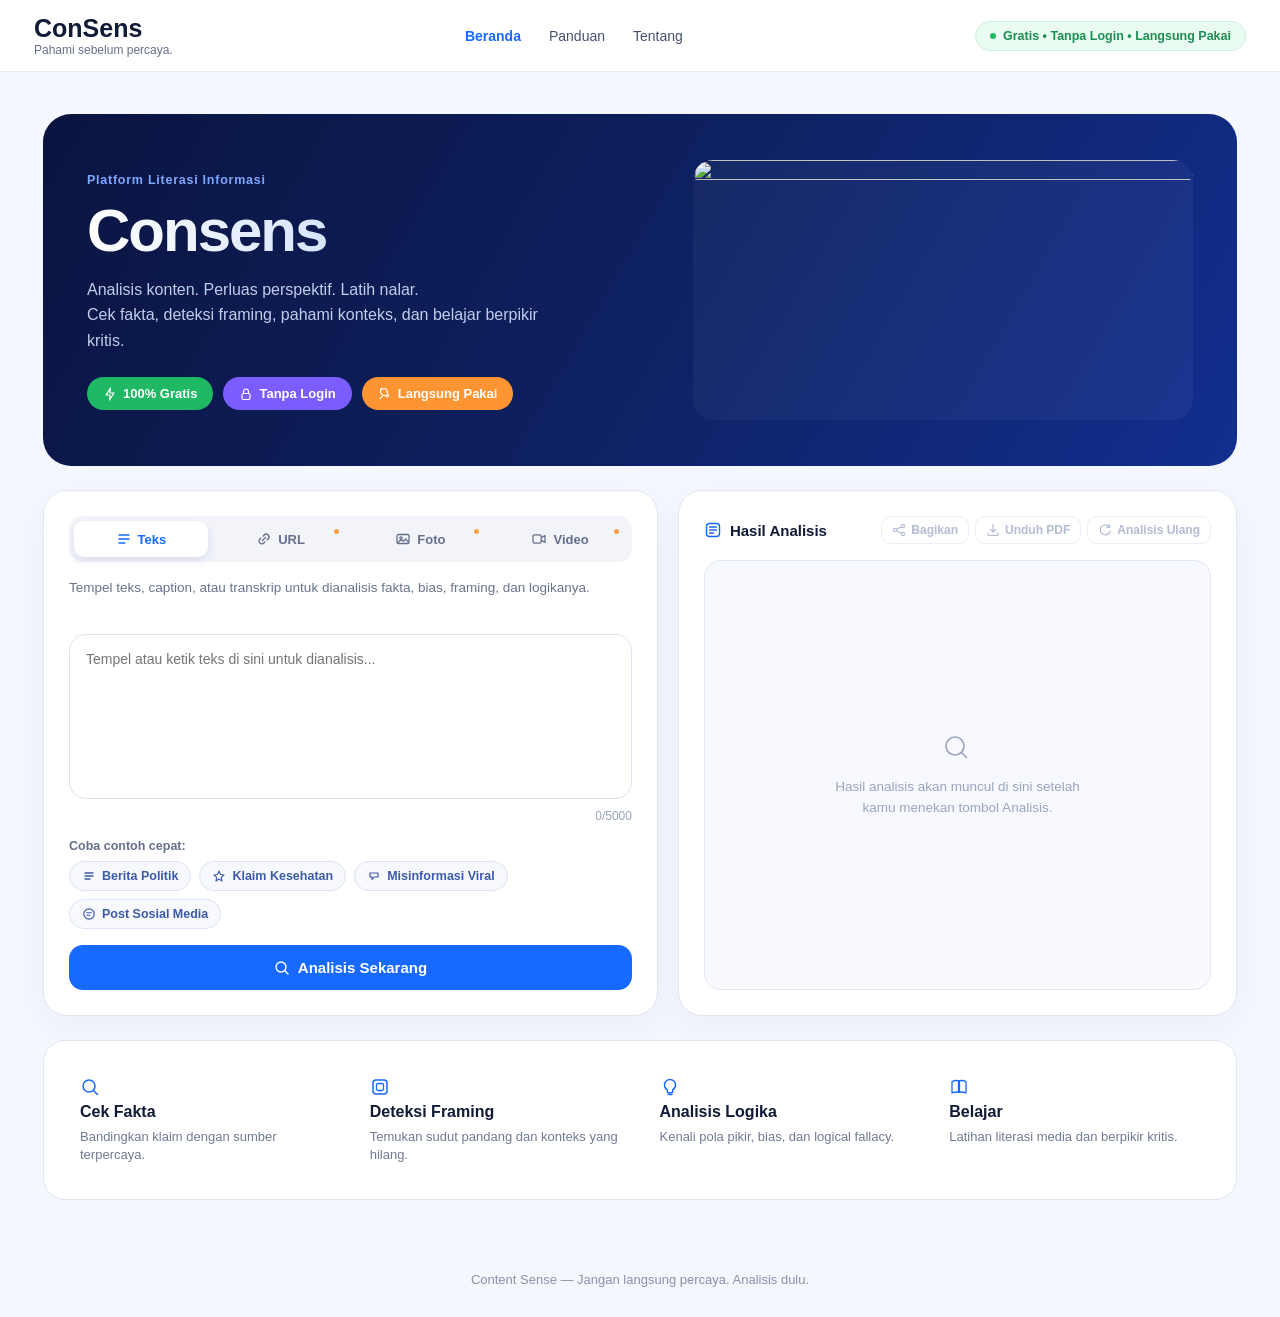
==== index.html @ 6da5c98f "Add files via upload" ====
<!doctype html>
<html lang="id">
<head>
  <meta charset="utf-8">
  <meta name="viewport" content="width=device-width,initial-scale=1">
  <title>Content Sense</title>
  <link rel="stylesheet" href="css/style.css">
</head>
<body>

  <header class="header">
    <div>
      <div class="logo">ConSens</div>
      <div class="tag">Pahami sebelum percaya.</div>
    </div>
    <nav class="nav">
      <a href="index.html" class="active">Beranda</a>
      <a href="pages/panduan.html">Panduan</a>
      <a href="pages/tentang.html">Tentang</a>
    </nav>
    <div class="top-badge">
      <span class="top-badge-dot" aria-hidden="true"></span>
      Gratis &bull; Tanpa Login &bull; Langsung Pakai
    </div>
  </header>

  <main class="wrap">
    <section class="banner">
      <div class="banner-content">
        <span class="eyebrow">Platform Literasi Informasi</span>
        <h1 class="banner-title">Consens</h1>
        <p class="banner-desc">Analisis konten. Perluas perspektif. Latih nalar.<br>
           Cek fakta, deteksi framing, pahami konteks, dan belajar berpikir kritis.</p>
        <div class="banner-badges">
          <span class="pill pill-green">
            <svg width="14" height="14" viewBox="0 0 14 14" fill="none" xmlns="http://www.w3.org/2000/svg">
              <path d="M7.5 1L3 8H7L6.5 13L11 6H7L7.5 1Z" stroke="currentColor" stroke-width="1.2" stroke-linejoin="round"/>
            </svg>
            100% Gratis
          </span>
          <span class="pill pill-purple">
            <svg width="14" height="14" viewBox="0 0 14 14" fill="none" xmlns="http://www.w3.org/2000/svg">
              <rect x="3" y="6.5" width="8" height="6" rx="1.4" stroke="currentColor" stroke-width="1.2"/>
              <path d="M4.5 6.5V4.8C4.5 3.25 5.7 2 7 2C8.3 2 9.5 3.25 9.5 4.8V6.5" stroke="currentColor" stroke-width="1.2"/>
            </svg>
            Tanpa Login
          </span>
          <span class="pill pill-orange">
            <svg width="14" height="14" viewBox="0 0 14 14" fill="none" xmlns="http://www.w3.org/2000/svg">
              <path d="M7 1.5C9 3 9.8 5 9.3 7.2L10.8 8.7L9.6 9.9L8.1 8.4C6.6 9 4.7 8.6 3.5 7C2.2 5.3 2.3 3 3.7 1.5C4.7 2 5.9 2 7 1.5Z" stroke="currentColor" stroke-width="1.2" stroke-linejoin="round"/>
              <path d="M4.2 9.3L2 11.5" stroke="currentColor" stroke-width="1.2" stroke-linecap="round"/>
            </svg>
            Langsung Pakai
          </span>
        </div>
      </div>
      <div class="banner-asset" id="banner-asset">
        <img src="assets/banner.png" alt="" id="banner-asset-img">
        <div class="banner-asset-placeholder" id="banner-asset-placeholder">
          <svg width="30" height="30" viewBox="0 0 30 30" fill="none" xmlns="http://www.w3.org/2000/svg">
            <rect x="3" y="6" width="24" height="18" rx="3" stroke="currentColor" stroke-width="1.5"/>
            <circle cx="10" cy="12.5" r="2" stroke="currentColor" stroke-width="1.4"/>
            <path d="M3 20L10 14L15 18L21 13L27 18.5" stroke="currentColor" stroke-width="1.4" stroke-linejoin="round"/>
          </svg>
          <strong>Ruang untuk banner kamu</strong>
          <span>Taruh file di <code>assets/banner.png</code> (atau .jpg/.webp) — otomatis muncul di sini. Rekomendasi rasio 4:3, min. 900&times;700px.</span>
        </div>
      </div>
    </section>

    <section class="tool">
      <div class="tool-panel input-panel">
        <div class="mode-toggle" role="tablist" aria-label="Mode analisis">
          <button type="button" class="mode-btn active" data-mode="text" role="tab" aria-selected="true">
            <svg width="16" height="16" viewBox="0 0 16 16" fill="none" xmlns="http://www.w3.org/2000/svg">
              <path d="M3 4H13M3 8H13M3 12H9" stroke="currentColor" stroke-width="1.4" stroke-linecap="round"/>
            </svg>
            Teks
          </button>
          <button type="button" class="mode-btn" data-mode="url" role="tab" aria-selected="false">
            <svg width="16" height="16" viewBox="0 0 16 16" fill="none" xmlns="http://www.w3.org/2000/svg">
              <path d="M6.5 9.5L9.5 6.5" stroke="currentColor" stroke-width="1.4" stroke-linecap="round"/>
              <path d="M7.3 4.9L8.2 4C9.3 2.9 11 2.9 12.1 4C13.2 5.1 13.2 6.8 12.1 7.9L11.2 8.8" stroke="currentColor" stroke-width="1.4" stroke-linecap="round"/>
              <path d="M8.7 11.1L7.8 12C6.7 13.1 5 13.1 3.9 12C2.8 10.9 2.8 9.2 3.9 8.1L4.8 7.2" stroke="currentColor" stroke-width="1.4" stroke-linecap="round"/>
            </svg>
            URL
            <span class="soon-dot" aria-hidden="true"></span>
          </button>
          <button type="button" class="mode-btn" data-mode="photo" role="tab" aria-selected="false">
            <svg width="16" height="16" viewBox="0 0 16 16" fill="none" xmlns="http://www.w3.org/2000/svg">
              <rect x="2" y="3.5" width="12" height="9" rx="1.6" stroke="currentColor" stroke-width="1.3"/>
              <circle cx="6" cy="7" r="1.2" stroke="currentColor" stroke-width="1.2"/>
              <path d="M3 11.5L6.3 8.5L8.5 10.3L10.5 8L13.3 11" stroke="currentColor" stroke-width="1.2" stroke-linecap="round" stroke-linejoin="round"/>
            </svg>
            Foto
            <span class="soon-dot" aria-hidden="true"></span>
          </button>
          <button type="button" class="mode-btn" data-mode="video" role="tab" aria-selected="false">
            <svg width="16" height="16" viewBox="0 0 16 16" fill="none" xmlns="http://www.w3.org/2000/svg">
              <rect x="2" y="3.8" width="8.2" height="8.4" rx="1.6" stroke="currentColor" stroke-width="1.3"/>
              <path d="M10.2 6.6L14 4.6V11.4L10.2 9.4" stroke="currentColor" stroke-width="1.3" stroke-linejoin="round"/>
            </svg>
            Video
            <span class="soon-dot" aria-hidden="true"></span>
          </button>
        </div>

        <p class="mode-desc" id="mode-desc">Tempel teks, caption, atau transkrip untuk dianalisis fakta, bias, framing, dan logikanya.</p>

        <!-- Mode: Teks -->
        <div class="mode-body active" data-mode-body="text">
          <textarea id="text-input" maxlength="5000" placeholder="Tempel atau ketik teks di sini untuk dianalisis..."></textarea>
          <div class="char-count"><span id="char-count">0</span>/5000</div>

          <div class="quick-examples">
            <span class="quick-label">Coba contoh cepat:</span>
            <div class="chip-row">
              <button type="button" class="chip" data-example="politik">
                <svg width="14" height="14" viewBox="0 0 14 14" fill="none" xmlns="http://www.w3.org/2000/svg"><path d="M3 4H11M3 7H11M3 10H8" stroke="currentColor" stroke-width="1.3" stroke-linecap="round"/></svg>
                Berita Politik
              </button>
              <button type="button" class="chip" data-example="kesehatan">
                <svg width="14" height="14" viewBox="0 0 14 14" fill="none" xmlns="http://www.w3.org/2000/svg"><path d="M7 2L8.5 5.5L12 6L9.3 8.3L10 12L7 10L4 12L4.7 8.3L2 6L5.5 5.5L7 2Z" stroke="currentColor" stroke-width="1.1" stroke-linejoin="round"/></svg>
                Klaim Kesehatan
              </button>
              <button type="button" class="chip" data-example="misinformasi">
                <svg width="14" height="14" viewBox="0 0 14 14" fill="none" xmlns="http://www.w3.org/2000/svg"><path d="M3 4L11 4L11 8L7 8L5 10.5V8L3 8Z" stroke="currentColor" stroke-width="1.2" stroke-linejoin="round"/></svg>
                Misinformasi Viral
              </button>
              <button type="button" class="chip" data-example="sosmed">
                <svg width="14" height="14" viewBox="0 0 14 14" fill="none" xmlns="http://www.w3.org/2000/svg"><circle cx="7" cy="7" r="5.2" stroke="currentColor" stroke-width="1.2"/><path d="M4.7 5.8H9.3M4.7 8.2H8" stroke="currentColor" stroke-width="1.1" stroke-linecap="round"/></svg>
                Post Sosial Media
              </button>
            </div>
          </div>
        </div>

        <!-- Mode: URL (disabled untuk MVP) -->
        <div class="mode-body" data-mode-body="url">
          <input type="text" id="url-input" placeholder="Tempel link artikel, postingan, atau video di sini..." disabled>
        </div>

        <!-- Mode: Foto (disabled untuk MVP) -->
        <div class="mode-body" data-mode-body="photo">
          <div class="drop" id="photo-drop">
            <div>
              <svg width="26" height="26" viewBox="0 0 26 26" fill="none" xmlns="http://www.w3.org/2000/svg">
                <path d="M13 17V6M13 6L8.5 10.5M13 6L17.5 10.5" stroke="currentColor" stroke-width="1.6" stroke-linecap="round" stroke-linejoin="round"/>
                <path d="M5 17V19.5C5 20.6 5.9 21.5 7 21.5H19C20.1 21.5 21 20.6 21 19.5V17" stroke="currentColor" stroke-width="1.6" stroke-linecap="round"/>
              </svg>
              <strong>Klik atau seret gambar ke sini</strong>
              JPG, PNG, WEBP &middot; Maks. 20 MB
            </div>
          </div>
          <input type="file" id="photo-input" accept="image/*" disabled>
        </div>

        <!-- Mode: Video (disabled untuk MVP) -->
        <div class="mode-body" data-mode-body="video">
          <div class="drop" id="video-drop">
            <div>
              <svg width="26" height="26" viewBox="0 0 26 26" fill="none" xmlns="http://www.w3.org/2000/svg">
                <path d="M13 17V6M13 6L8.5 10.5M13 6L17.5 10.5" stroke="currentColor" stroke-width="1.6" stroke-linecap="round" stroke-linejoin="round"/>
                <path d="M5 17V19.5C5 20.6 5.9 21.5 7 21.5H19C20.1 21.5 21 20.6 21 19.5V17" stroke="currentColor" stroke-width="1.6" stroke-linecap="round"/>
              </svg>
              <strong>Klik atau seret video ke sini</strong>
              MP4, MOV, WEBM &middot; Maks. 500 MB
            </div>
          </div>
          <input type="file" id="video-input" accept="video/*" disabled>
        </div>

        <button class="analyze-btn" id="analyze-btn">
          <svg width="16" height="16" viewBox="0 0 16 16" fill="none" xmlns="http://www.w3.org/2000/svg"><circle cx="7" cy="7" r="5" stroke="currentColor" stroke-width="1.4"/><path d="M10.8 10.8L14 14" stroke="currentColor" stroke-width="1.4" stroke-linecap="round"/></svg>
          <span id="analyze-btn-label" class="btn-label">Analisis Sekarang</span>
        </button>
      </div>

      <div class="tool-panel output-panel">
        <div class="output-header">
          <div class="output-header-title">
            <svg width="18" height="18" viewBox="0 0 18 18" fill="none" xmlns="http://www.w3.org/2000/svg">
              <rect x="2.5" y="2.5" width="13" height="13" rx="3" stroke="currentColor" stroke-width="1.4"/>
              <path d="M5.5 9H12.5M5.5 6H12.5M5.5 12H9.5" stroke="currentColor" stroke-width="1.3" stroke-linecap="round"/>
            </svg>
            Hasil Analisis
          </div>
          <div class="output-actions">
            <button type="button" class="btn-ghost" id="btn-bagikan" disabled>
              <svg width="14" height="14" viewBox="0 0 14 14" fill="none" xmlns="http://www.w3.org/2000/svg"><circle cx="11" cy="3" r="1.6" stroke="currentColor" stroke-width="1.1"/><circle cx="3" cy="7" r="1.6" stroke="currentColor" stroke-width="1.1"/><circle cx="11" cy="11" r="1.6" stroke="currentColor" stroke-width="1.1"/><path d="M4.4 6.2L9.6 3.8M4.4 7.8L9.6 10.2" stroke="currentColor" stroke-width="1.1"/></svg>
              Bagikan
            </button>
            <button type="button" class="btn-ghost" id="btn-pdf" disabled>
              <svg width="14" height="14" viewBox="0 0 14 14" fill="none" xmlns="http://www.w3.org/2000/svg"><path d="M7 1.5V9M7 9L4.3 6.3M7 9L9.7 6.3" stroke="currentColor" stroke-width="1.2" stroke-linecap="round" stroke-linejoin="round"/><path d="M2 10V11.5C2 11.9 2.4 12.5 3 12.5H11C11.6 12.5 12 11.9 12 11.5V10" stroke="currentColor" stroke-width="1.2" stroke-linecap="round"/></svg>
              Unduh PDF
            </button>
            <button type="button" class="btn-ghost" id="btn-ulang" disabled>
              <svg width="14" height="14" viewBox="0 0 14 14" fill="none" xmlns="http://www.w3.org/2000/svg"><path d="M11.5 4A5 5 0 1 0 12.2 8" stroke="currentColor" stroke-width="1.2" stroke-linecap="round"/><path d="M11.5 1.5V4.3H8.7" stroke="currentColor" stroke-width="1.2" stroke-linecap="round" stroke-linejoin="round"/></svg>
              Analisis Ulang
            </button>
          </div>
        </div>
        <div class="output-body" id="output-body">
          <div class="output-empty">
            <svg width="34" height="34" viewBox="0 0 34 34" fill="none" xmlns="http://www.w3.org/2000/svg">
              <circle cx="15" cy="15" r="9" stroke="currentColor" stroke-width="1.6"/>
              <path d="M21.5 21.5L26.5 26.5" stroke="currentColor" stroke-width="1.6" stroke-linecap="round"/>
            </svg>
            <p>Hasil analisis akan muncul di sini setelah kamu menekan tombol Analisis.</p>
          </div>
        </div>
      </div>
    </section>

    <section class="info">
      <div>
        <svg width="20" height="20" viewBox="0 0 20 20" fill="none" xmlns="http://www.w3.org/2000/svg">
          <circle cx="9" cy="9" r="6" stroke="currentColor" stroke-width="1.5"/>
          <path d="M13.5 13.5L17.5 17.5" stroke="currentColor" stroke-width="1.5" stroke-linecap="round"/>
        </svg>
        <b>Cek Fakta</b><span>Bandingkan klaim dengan sumber terpercaya.</span>
      </div>
      <div>
        <svg width="20" height="20" viewBox="0 0 20 20" fill="none" xmlns="http://www.w3.org/2000/svg">
          <rect x="3" y="3" width="14" height="14" rx="3" stroke="currentColor" stroke-width="1.5"/>
          <rect x="6.5" y="6.5" width="7" height="7" rx="1.5" stroke="currentColor" stroke-width="1.3"/>
        </svg>
        <b>Deteksi Framing</b><span>Temukan sudut pandang dan konteks yang hilang.</span>
      </div>
      <div>
        <svg width="20" height="20" viewBox="0 0 20 20" fill="none" xmlns="http://www.w3.org/2000/svg">
          <path d="M10 2.5C6.96 2.5 4.5 4.96 4.5 8C4.5 10.05 5.62 11.83 7.3 12.78V15C7.3 15.39 7.61 15.7 8 15.7H12C12.39 15.7 12.7 15.39 12.7 15V12.78C14.38 11.83 15.5 10.05 15.5 8C15.5 4.96 13.04 2.5 10 2.5Z" stroke="currentColor" stroke-width="1.4" stroke-linejoin="round"/>
          <path d="M8 17.5H12" stroke="currentColor" stroke-width="1.4" stroke-linecap="round"/>
        </svg>
        <b>Analisis Logika</b><span>Kenali pola pikir, bias, dan logical fallacy.</span>
      </div>
      <div>
        <svg width="20" height="20" viewBox="0 0 20 20" fill="none" xmlns="http://www.w3.org/2000/svg">
          <path d="M3 4.5C3 4.5 5 3.5 8 3.5C9.5 3.5 10.5 4 10.5 4V15.5C10.5 15.5 9.5 15 8 15C5 15 3 16 3 16V4.5Z" stroke="currentColor" stroke-width="1.3" stroke-linejoin="round"/>
          <path d="M17 4.5C17 4.5 15 3.5 12 3.5C10.5 3.5 9.5 4 9.5 4V15.5C9.5 15.5 10.5 15 12 15C15 15 17 16 17 16V4.5Z" stroke="currentColor" stroke-width="1.3" stroke-linejoin="round"/>
        </svg>
        <b>Belajar</b><span>Latihan literasi media dan berpikir kritis.</span>
      </div>
    </section>
  </main>

  <footer>Content Sense — Jangan langsung percaya. Analisis dulu.</footer>

  <script src="js/main.js"></script>
  <script src="js/mode-toggle.js"></script>
  <script src="js/analyze-text.js"></script>
  <script src="js/analyze-url.js"></script>
  <script src="js/analyze-photo.js"></script>
  <script src="js/analyze-video.js"></script>
</body>
</html>
---- css/style.css ----
/* Content Sense — main stylesheet */

* {
  box-sizing: border-box;
}

body {
  margin: 0;
  font-family: Inter, Arial, sans-serif;
  background: #f5f7ff;
  color: #111a36;
}

svg {
  display: block;
  flex-shrink: 0;
}

/* Header */
.header {
  height: 72px;
  background: #fff;
  border-bottom: 1px solid #e7eaf3;
  display: flex;
  align-items: center;
  padding: 0 34px;
  justify-content: space-between;
}

.logo {
  font-size: 25px;
  font-weight: 800;
}

.logo span {
  color: #1769ff;
}

.tag {
  font-size: 12px;
  color: #66708a;
}

.nav {
  display: flex;
  gap: 28px;
  font-size: 14px;
}

.nav a {
  color: #47516d;
  text-decoration: none;
}

.nav a:hover {
  color: #1769ff;
}

.nav a.active {
  color: #1769ff;
  font-weight: 700;
}

.user-chip {
  display: flex;
  align-items: center;
  gap: 6px;
  color: #47516d;
  font-size: 14px;
}

.top-badge {
  display: flex;
  align-items: center;
  gap: 7px;
  padding: 7px 14px;
  border-radius: 30px;
  background: #eafbf1;
  border: 1px solid #cdf0dc;
  color: #1a8f52;
  font-size: 12.5px;
  font-weight: 600;
}

.top-badge-dot {
  width: 6px;
  height: 6px;
  border-radius: 50%;
  background: #22b866;
  flex-shrink: 0;
}

/* Layout */
.wrap {
  max-width: 1250px;
  margin: auto;
  padding: 42px 28px;
}

.banner {
  display: grid;
  grid-template-columns: 1.15fr 1fr;
  align-items: center;
  gap: 32px;
  background: linear-gradient(120deg, #0a1440 0%, #0d1f5c 45%, #122f8f 100%);
  border-radius: 28px;
  padding: 46px 44px;
  margin-bottom: 24px;
  overflow: hidden;
}

.eyebrow {
  display: inline-block;
  font-size: 12.5px;
  font-weight: 700;
  letter-spacing: 0.06em;
  color: #7fa8ff;
  margin-bottom: 14px;
}

.banner-title {
  margin: 0;
  font-size: 60px;
  font-weight: 800;
  letter-spacing: -2px;
  line-height: 1;
  background: linear-gradient(90deg, #ffffff, #9fc0ff);
  -webkit-background-clip: text;
  background-clip: text;
  color: transparent;
}

.banner-desc {
  font-size: 16px;
  color: #c3cdec;
  line-height: 1.6;
  margin: 16px 0 0;
  max-width: 480px;
}

.banner-badges {
  display: flex;
  flex-wrap: wrap;
  gap: 10px;
  margin-top: 24px;
}

.pill {
  display: inline-flex;
  align-items: center;
  gap: 6px;
  padding: 9px 16px;
  border-radius: 30px;
  font-size: 13px;
  font-weight: 700;
  color: #fff;
}

.pill-green { background: #1fb865; }
.pill-purple { background: #7a5cff; }
.pill-orange { background: #ff9433; }

.banner-asset {
  position: relative;
  border-radius: 20px;
  min-height: 260px;
  display: flex;
  overflow: hidden;
  background: rgba(255, 255, 255, 0.04);
}

.banner-asset img {
  width: 100%;
  height: 100%;
  object-fit: cover;
  border-radius: 20px;
}

.banner-asset-placeholder {
  display: none;
  flex-direction: column;
  align-items: center;
  justify-content: center;
  text-align: center;
  gap: 8px;
  width: 100%;
  padding: 28px;
  border: 1.5px dashed rgba(255, 255, 255, 0.28);
  border-radius: 20px;
  color: #b9c4ea;
}

.banner-asset-placeholder strong {
  color: #fff;
  font-size: 14.5px;
}

.banner-asset-placeholder span {
  font-size: 12.5px;
  line-height: 1.5;
  max-width: 280px;
}

.banner-asset-placeholder code {
  background: rgba(255, 255, 255, 0.12);
  padding: 1px 5px;
  border-radius: 4px;
}

/* Tool: two-column layout */
.tool {
  display: grid;
  grid-template-columns: 1.1fr 1fr;
  gap: 20px;
  align-items: stretch;
}

.tool-panel {
  background: #fff;
  border: 1px solid #e3e7f1;
  border-radius: 24px;
  padding: 25px;
  box-shadow: 0 12px 35px #1725540b;
  display: flex;
  flex-direction: column;
}

/* Mode toggle */
.mode-toggle {
  display: flex;
  gap: 6px;
  background: #f2f4fa;
  border-radius: 14px;
  padding: 5px;
  margin-bottom: 16px;
}

.mode-btn {
  flex: 1;
  display: flex;
  align-items: center;
  justify-content: center;
  gap: 6px;
  position: relative;
  border: 0;
  background: transparent;
  border-radius: 10px;
  padding: 10px 8px;
  font-size: 13px;
  font-weight: 600;
  color: #66708a;
  cursor: pointer;
  width: auto;
}

.mode-btn svg {
  color: currentColor;
}

.mode-btn.active {
  background: #fff;
  color: #1769ff;
  box-shadow: 0 4px 10px #1725541a;
}

.mode-btn:disabled {
  cursor: not-allowed;
  opacity: 0.55;
}

.mode-btn:disabled:hover {
  color: #66708a;
}

.soon-dot {
  width: 5px;
  height: 5px;
  border-radius: 50%;
  background: #ff9f43;
  position: absolute;
  top: 8px;
  right: 8px;
}

.mode-desc {
  color: #68738d;
  font-size: 13.5px;
  line-height: 1.55;
  margin: 0 0 16px;
  min-height: 40px;
}

.mode-body {
  display: none;
}

.mode-body.active {
  display: block;
}

/* Upload zone */
.drop {
  height: 165px;
  border: 1.5px dashed #cbd3e5;
  border-radius: 17px;
  display: flex;
  align-items: center;
  justify-content: center;
  text-align: center;
  color: #66708a;
  font-size: 14px;
  margin-bottom: 18px;
  cursor: pointer;
  transition: border-color 0.15s ease, background 0.15s ease;
}

.drop svg {
  margin: 0 auto 8px;
  color: #9aa4bf;
}

.drop.dragover {
  border-color: #1769ff;
  background: #f0f5ff;
}

.drop strong {
  display: block;
  color: #26304a;
  margin-bottom: 5px;
}

.drop input[type="file"] {
  display: none;
}

.drop .filename {
  color: #1769ff;
  font-weight: 700;
}

/* Buttons */
.analyze-btn {
  width: 100%;
  border: 0;
  border-radius: 14px;
  padding: 14px;
  font-size: 15px;
  font-weight: 700;
  cursor: pointer;
  background: #1769ff;
  color: #fff;
  margin-top: auto;
}

.analyze-btn:disabled {
  opacity: 0.6;
  cursor: not-allowed;
}

textarea,
input[type="text"] {
  width: 100%;
  border: 1.5px solid #dce2ee;
  border-radius: 17px;
  padding: 16px;
  font: 14px Inter, Arial;
  color: #27314c;
  margin-bottom: 18px;
}

textarea {
  height: 165px;
  resize: none;
}

input[type="text"] {
  height: 54px;
}

textarea:disabled,
input[type="text"]:disabled {
  background: #f7f8fb;
  color: #9aa4bf;
  cursor: not-allowed;
}

.char-count {
  text-align: right;
  font-size: 12px;
  color: #9aa4bf;
  margin: -12px 0 16px;
}

.quick-examples {
  margin-bottom: 16px;
}

.quick-label {
  display: block;
  font-size: 12.5px;
  font-weight: 600;
  color: #66708a;
  margin-bottom: 8px;
}

.chip-row {
  display: flex;
  flex-wrap: wrap;
  gap: 8px;
}

.chip {
  display: inline-flex;
  align-items: center;
  gap: 6px;
  border: 1px solid #dbe3f5;
  background: #f7f9ff;
  color: #3d5aa8;
  border-radius: 20px;
  padding: 7px 12px;
  font-size: 12.5px;
  font-weight: 600;
  cursor: pointer;
}

.chip:hover {
  background: #eaf0ff;
  border-color: #c4d4f5;
}

.analyze-btn {
  display: flex;
  align-items: center;
  justify-content: center;
  gap: 8px;
}

/* Output panel */
.output-header {
  display: flex;
  align-items: center;
  justify-content: space-between;
  flex-wrap: wrap;
  gap: 10px;
  margin-bottom: 16px;
}

.output-header-title {
  display: flex;
  align-items: center;
  gap: 8px;
  font-size: 15px;
  font-weight: 700;
  color: #111a36;
}

.output-header-title svg {
  color: #1769ff;
}

.output-actions {
  display: flex;
  gap: 6px;
}

.btn-ghost {
  display: flex;
  align-items: center;
  gap: 5px;
  border: 1px solid #dbe3f5;
  background: #fff;
  color: #3d5aa8;
  border-radius: 10px;
  padding: 6px 10px;
  font-size: 12px;
  font-weight: 600;
  cursor: pointer;
}

.btn-ghost:hover:not(:disabled) {
  background: #f0f5ff;
}

.btn-ghost:disabled {
  color: #b3bcd4;
  border-color: #eaeef7;
  cursor: not-allowed;
}

.output-body {
  flex: 1;
  display: flex;
  border-radius: 17px;
  background: #f7f9ff;
  border: 1px solid #e2e7f3;
  padding: 16px;
}

.output-empty {
  margin: auto;
  text-align: center;
  color: #9aa4bf;
  max-width: 260px;
}

.output-empty svg {
  margin: 0 auto 12px;
}

.output-empty p {
  font-size: 13.5px;
  line-height: 1.55;
  margin: 0;
}

.output-result {
  font-size: 13px;
  line-height: 1.6;
  width: 100%;
}

.output-result b {
  display: block;
  margin-bottom: 6px;
  color: #1769ff;
}

.result-claim {
  display: grid;
  grid-template-columns: auto 1fr auto;
  align-items: center;
  gap: 14px;
  background: #fff;
  border: 1px solid #e2e7f3;
  border-radius: 16px;
  padding: 14px;
  margin-bottom: 16px;
}

.result-claim-media {
  width: 56px;
  height: 56px;
  border-radius: 12px;
  background: #f0f3fb;
  color: #9aa4bf;
  display: flex;
  align-items: center;
  justify-content: center;
  flex-shrink: 0;
}

.claim-quote {
  margin: 0 0 5px;
  font-size: 13.5px;
  font-weight: 700;
  color: #111a36;
  line-height: 1.45;
}

.claim-source {
  font-size: 11.5px;
  color: #8992a8;
}

.result-gauge {
  display: flex;
  flex-direction: column;
  align-items: center;
  gap: 6px;
  min-width: 130px;
}

.gauge-label {
  font-size: 10.5px;
  color: #8992a8;
  text-align: center;
}

.gauge-circle {
  width: 64px;
  height: 64px;
  border-radius: 50%;
  background: conic-gradient(#ff9f43 var(--val), #eef0f7 0);
  display: flex;
  align-items: center;
  justify-content: center;
}

.gauge-inner {
  width: 48px;
  height: 48px;
  border-radius: 50%;
  background: #fff;
  display: flex;
  align-items: center;
  justify-content: center;
  font-size: 13px;
  font-weight: 800;
  color: #26304a;
}

.cat-badge {
  display: inline-block;
  padding: 3px 9px;
  border-radius: 20px;
  font-size: 10.5px;
  font-weight: 700;
}

.cat-badge-warn { background: #fff3d6; color: #b5720a; }
.cat-badge-danger { background: #ffe3e8; color: #c22b4e; }
.cat-badge-ok { background: #e1f6ea; color: #1a8f52; }
.cat-badge-neutral { background: #eef0f7; color: #5c667f; }
.cat-badge-info { background: #e5edff; color: #2354c7; }

.result-categories {
  display: grid;
  grid-template-columns: repeat(auto-fit, minmax(150px, 1fr));
  gap: 12px;
  margin-bottom: 16px;
}

.cat-card {
  background: #fff;
  border: 1px solid #e2e7f3;
  border-radius: 14px;
  padding: 14px;
  display: flex;
  flex-direction: column;
  gap: 6px;
}

.cat-icon {
  width: 30px;
  height: 30px;
  border-radius: 9px;
  background: #eef2ff;
  color: #1769ff;
  display: flex;
  align-items: center;
  justify-content: center;
  margin-bottom: 2px;
}

.cat-card b {
  font-size: 13px;
  color: #111a36;
}

.cat-card p {
  font-size: 11.5px;
  line-height: 1.55;
  color: #68738d;
  margin: 2px 0 4px;
  flex: 1;
}

.cat-detail {
  display: inline-flex;
  align-items: center;
  gap: 4px;
  font-size: 12px;
  font-weight: 700;
  color: #1769ff;
  text-decoration: none;
}

.result-summary {
  display: flex;
  gap: 10px;
  background: #fff;
  border: 1px solid #e2e7f3;
  border-radius: 14px;
  padding: 14px;
}

.result-summary svg {
  color: #1769ff;
  flex-shrink: 0;
  margin-top: 2px;
}

.result-summary b {
  display: block;
  font-size: 13px;
  color: #111a36;
  margin-bottom: 4px;
}

.result-summary p {
  font-size: 12.5px;
  line-height: 1.6;
  color: #68738d;
  margin: 0;
}

.output-result .badge-placeholder {
  display: inline-block;
  margin-top: 8px;
  padding: 3px 9px;
  border-radius: 20px;
  background: #fff3e0;
  color: #b5720a;
  font-size: 11px;
  font-weight: 700;
}

/* Info section */
.info {
  margin-top: 24px;
  background: #fff;
  border: 1px solid #e3e7f1;
  border-radius: 22px;
  padding: 24px;
  display: grid;
  grid-template-columns: repeat(4, 1fr);
  gap: 15px;
}

.info div {
  padding: 12px;
}

.info svg {
  color: #1769ff;
}

.info b {
  display: block;
  margin: 6px 0;
}

.info span {
  font-size: 13px;
  color: #707a92;
}

/* Content pages (Panduan, Tentang) */
.page-hero {
  text-align: center;
  padding: 20px 10px 30px;
}

.page-hero h1 {
  font-size: 38px;
  margin: 0;
  font-weight: 850;
  letter-spacing: -1px;
}

.page-hero p {
  font-size: 16px;
  color: #65708c;
  margin: 10px auto 0;
  max-width: 620px;
  line-height: 1.5;
}

.content-block {
  background: #fff;
  border: 1px solid #e3e7f1;
  border-radius: 24px;
  padding: 36px;
  box-shadow: 0 12px 35px #1725540b;
  max-width: 820px;
  margin: 0 auto;
}

.content-block h2 {
  font-size: 20px;
  margin: 0 0 10px;
}

.content-block > h2:not(:first-child),
.content-block > .steps:not(:first-child) {
  margin-top: 30px;
}

.content-block p {
  color: #47516d;
  font-size: 14.5px;
  line-height: 1.7;
  margin: 0 0 12px;
}

.steps {
  list-style: none;
  counter-reset: step;
  padding: 0;
  margin: 0;
  display: flex;
  flex-direction: column;
  gap: 16px;
}

.steps li {
  counter-increment: step;
  display: flex;
  gap: 14px;
  align-items: flex-start;
}

.steps li::before {
  content: counter(step);
  flex-shrink: 0;
  width: 28px;
  height: 28px;
  border-radius: 50%;
  background: #eaf0ff;
  color: #1769ff;
  font-weight: 700;
  font-size: 13px;
  display: flex;
  align-items: center;
  justify-content: center;
}

.steps li div b {
  display: block;
  font-size: 14.5px;
  color: #111a36;
  margin-bottom: 3px;
}

.steps li div span {
  font-size: 13.5px;
  color: #68738d;
  line-height: 1.6;
}

footer {
  text-align: center;
  color: #8992a8;
  font-size: 13px;
  padding: 30px;
}

@media (max-width: 850px) {
  .tool,
  .info,
  .banner {
    grid-template-columns: 1fr;
  }
  .nav,
  .top-badge {
    display: none;
  }
  .banner {
    text-align: center;
    padding: 32px 24px;
  }
  .banner-desc {
    margin: 12px auto 0;
  }
  .banner-badges {
    justify-content: center;
  }
  .banner-asset {
    min-height: 180px;
  }
  .banner-title {
    font-size: 44px;
  }
  .header {
    padding: 0 18px;
  }
  .mode-toggle {
    flex-wrap: wrap;
  }
  .mode-btn {
    flex: 1 1 45%;
  }
  .result-claim {
    grid-template-columns: 1fr;
    text-align: center;
  }
  .result-claim-media {
    margin: 0 auto;
  }
}
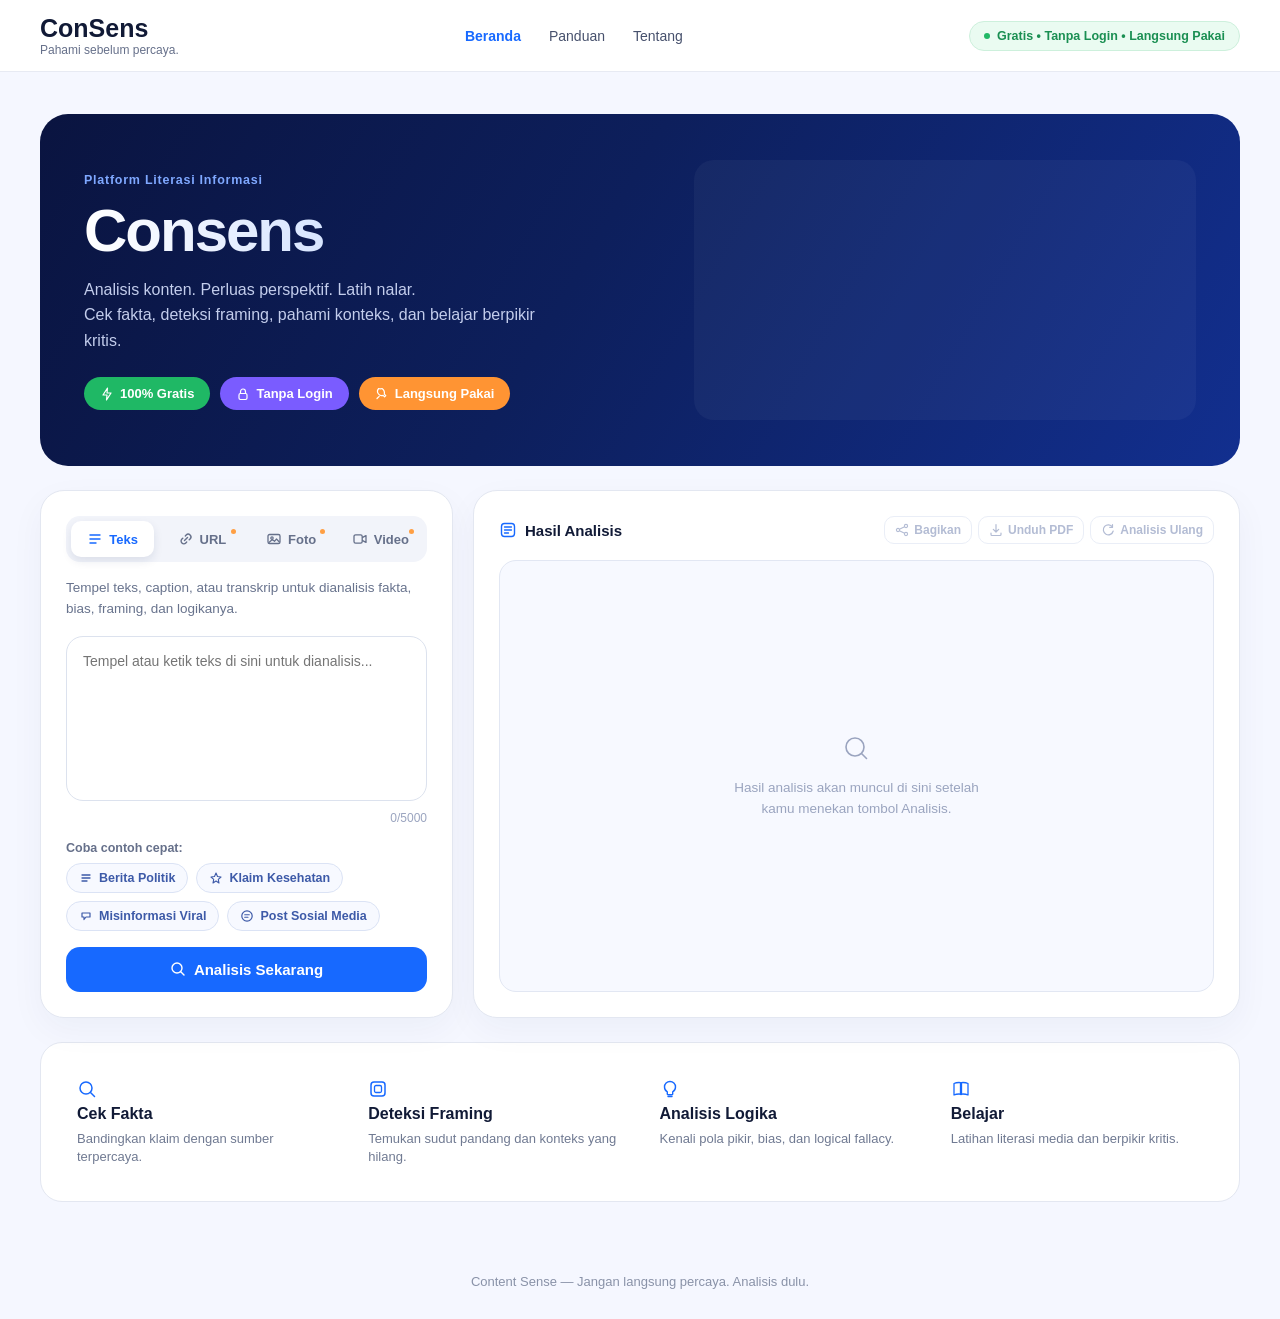
==== commit 1a7a4a52: "Add files via upload" ====
--- a/index.html
+++ b/index.html
@@ -54,18 +54,7 @@
           </span>
         </div>
       </div>
-      <div class="banner-asset" id="banner-asset">
-        <img src="assets/banner.png" alt="" id="banner-asset-img">
-        <div class="banner-asset-placeholder" id="banner-asset-placeholder">
-          <svg width="30" height="30" viewBox="0 0 30 30" fill="none" xmlns="http://www.w3.org/2000/svg">
-            <rect x="3" y="6" width="24" height="18" rx="3" stroke="currentColor" stroke-width="1.5"/>
-            <circle cx="10" cy="12.5" r="2" stroke="currentColor" stroke-width="1.4"/>
-            <path d="M3 20L10 14L15 18L21 13L27 18.5" stroke="currentColor" stroke-width="1.4" stroke-linejoin="round"/>
-          </svg>
-          <strong>Ruang untuk banner kamu</strong>
-          <span>Taruh file di <code>assets/banner.png</code> (atau .jpg/.webp) — otomatis muncul di sini. Rekomendasi rasio 4:3, min. 900&times;700px.</span>
-        </div>
-      </div>
+      <div class="banner-asset" id="banner-asset"></div>
     </section>
 
     <section class="tool">
--- a/css/style.css
+++ b/css/style.css
@@ -23,7 +23,7 @@
   border-bottom: 1px solid #e7eaf3;
   display: flex;
   align-items: center;
-  padding: 0 34px;
+  padding: 0 40px;
   justify-content: space-between;
 }
 
@@ -92,9 +92,9 @@
 
 /* Layout */
 .wrap {
-  max-width: 1250px;
-  margin: auto;
-  padding: 42px 28px;
+  max-width: none;
+  margin: 0;
+  padding: 42px 40px;
 }
 
 .banner {
@@ -164,53 +164,13 @@
   position: relative;
   border-radius: 20px;
   min-height: 260px;
-  display: flex;
-  overflow: hidden;
   background: rgba(255, 255, 255, 0.04);
-}
-
-.banner-asset img {
-  width: 100%;
-  height: 100%;
-  object-fit: cover;
-  border-radius: 20px;
-}
-
-.banner-asset-placeholder {
-  display: none;
-  flex-direction: column;
-  align-items: center;
-  justify-content: center;
-  text-align: center;
-  gap: 8px;
-  width: 100%;
-  padding: 28px;
-  border: 1.5px dashed rgba(255, 255, 255, 0.28);
-  border-radius: 20px;
-  color: #b9c4ea;
-}
-
-.banner-asset-placeholder strong {
-  color: #fff;
-  font-size: 14.5px;
-}
-
-.banner-asset-placeholder span {
-  font-size: 12.5px;
-  line-height: 1.5;
-  max-width: 280px;
-}
-
-.banner-asset-placeholder code {
-  background: rgba(255, 255, 255, 0.12);
-  padding: 1px 5px;
-  border-radius: 4px;
 }
 
 /* Tool: two-column layout */
 .tool {
   display: grid;
-  grid-template-columns: 1.1fr 1fr;
+  grid-template-columns: 35fr 65fr;
   gap: 20px;
   align-items: stretch;
 }
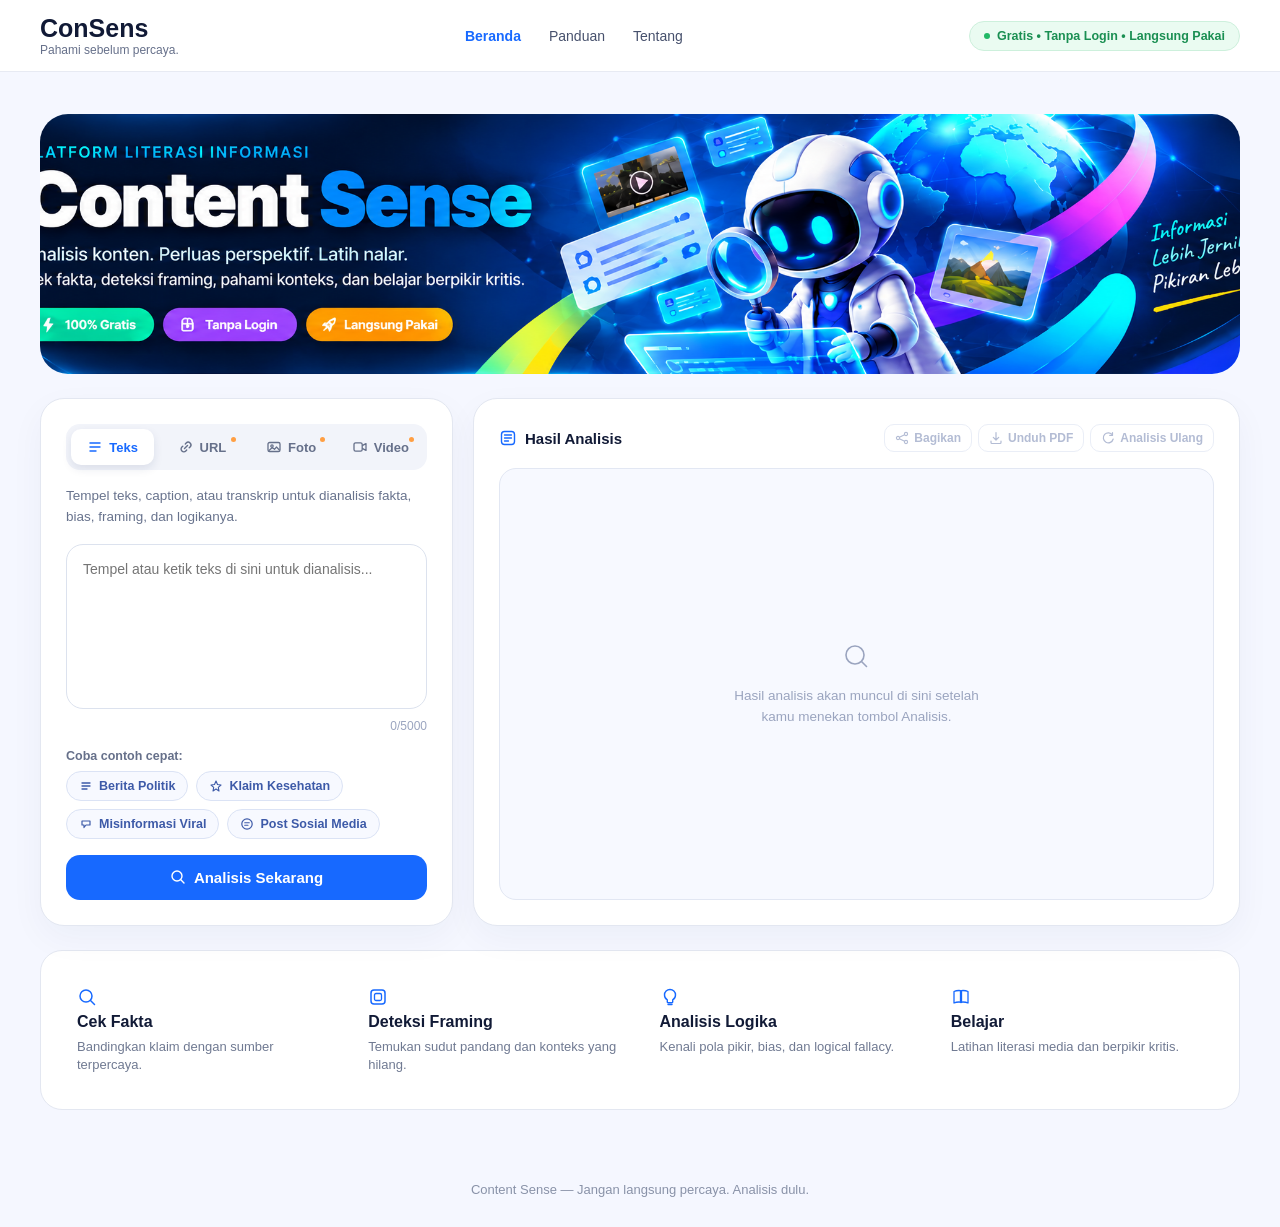
==== commit 17775ee6: "Add files via upload" ====
--- a/index.html
+++ b/index.html
@@ -25,36 +25,8 @@
   </header>
 
   <main class="wrap">
-    <section class="banner">
-      <div class="banner-content">
-        <span class="eyebrow">Platform Literasi Informasi</span>
-        <h1 class="banner-title">Consens</h1>
-        <p class="banner-desc">Analisis konten. Perluas perspektif. Latih nalar.<br>
-           Cek fakta, deteksi framing, pahami konteks, dan belajar berpikir kritis.</p>
-        <div class="banner-badges">
-          <span class="pill pill-green">
-            <svg width="14" height="14" viewBox="0 0 14 14" fill="none" xmlns="http://www.w3.org/2000/svg">
-              <path d="M7.5 1L3 8H7L6.5 13L11 6H7L7.5 1Z" stroke="currentColor" stroke-width="1.2" stroke-linejoin="round"/>
-            </svg>
-            100% Gratis
-          </span>
-          <span class="pill pill-purple">
-            <svg width="14" height="14" viewBox="0 0 14 14" fill="none" xmlns="http://www.w3.org/2000/svg">
-              <rect x="3" y="6.5" width="8" height="6" rx="1.4" stroke="currentColor" stroke-width="1.2"/>
-              <path d="M4.5 6.5V4.8C4.5 3.25 5.7 2 7 2C8.3 2 9.5 3.25 9.5 4.8V6.5" stroke="currentColor" stroke-width="1.2"/>
-            </svg>
-            Tanpa Login
-          </span>
-          <span class="pill pill-orange">
-            <svg width="14" height="14" viewBox="0 0 14 14" fill="none" xmlns="http://www.w3.org/2000/svg">
-              <path d="M7 1.5C9 3 9.8 5 9.3 7.2L10.8 8.7L9.6 9.9L8.1 8.4C6.6 9 4.7 8.6 3.5 7C2.2 5.3 2.3 3 3.7 1.5C4.7 2 5.9 2 7 1.5Z" stroke="currentColor" stroke-width="1.2" stroke-linejoin="round"/>
-              <path d="M4.2 9.3L2 11.5" stroke="currentColor" stroke-width="1.2" stroke-linecap="round"/>
-            </svg>
-            Langsung Pakai
-          </span>
-        </div>
-      </div>
-      <div class="banner-asset" id="banner-asset"></div>
+    <section class="banner" id="banner-asset">
+      <img src="assets/banner.png" alt="Banner Content Sense" class="banner-asset-img">
     </section>
 
     <section class="tool">
--- a/css/style.css
+++ b/css/style.css
@@ -98,73 +98,20 @@
 }
 
 .banner {
-  display: grid;
-  grid-template-columns: 1.15fr 1fr;
-  align-items: center;
-  gap: 32px;
-  background: linear-gradient(120deg, #0a1440 0%, #0d1f5c 45%, #122f8f 100%);
+  position: relative;
   border-radius: 28px;
-  padding: 46px 44px;
   margin-bottom: 24px;
   overflow: hidden;
-}
-
-.eyebrow {
-  display: inline-block;
-  font-size: 12.5px;
-  font-weight: 700;
-  letter-spacing: 0.06em;
-  color: #7fa8ff;
-  margin-bottom: 14px;
-}
-
-.banner-title {
-  margin: 0;
-  font-size: 60px;
-  font-weight: 800;
-  letter-spacing: -2px;
-  line-height: 1;
-  background: linear-gradient(90deg, #ffffff, #9fc0ff);
-  -webkit-background-clip: text;
-  background-clip: text;
-  color: transparent;
-}
-
-.banner-desc {
-  font-size: 16px;
-  color: #c3cdec;
-  line-height: 1.6;
-  margin: 16px 0 0;
-  max-width: 480px;
-}
-
-.banner-badges {
-  display: flex;
-  flex-wrap: wrap;
-  gap: 10px;
-  margin-top: 24px;
-}
-
-.pill {
-  display: inline-flex;
-  align-items: center;
-  gap: 6px;
-  padding: 9px 16px;
-  border-radius: 30px;
-  font-size: 13px;
-  font-weight: 700;
-  color: #fff;
-}
-
-.pill-green { background: #1fb865; }
-.pill-purple { background: #7a5cff; }
-.pill-orange { background: #ff9433; }
-
-.banner-asset {
-  position: relative;
-  border-radius: 20px;
   min-height: 260px;
   background: rgba(255, 255, 255, 0.04);
+}
+
+.banner-asset-img {
+  display: block;
+  width: 100%;
+  height: 100%;
+  min-height: 260px;
+  object-fit: cover;
 }
 
 /* Tool: two-column layout */
@@ -798,29 +745,15 @@
 
 @media (max-width: 850px) {
   .tool,
-  .info,
-  .banner {
+  .info {
     grid-template-columns: 1fr;
   }
   .nav,
   .top-badge {
     display: none;
   }
-  .banner {
-    text-align: center;
-    padding: 32px 24px;
-  }
-  .banner-desc {
-    margin: 12px auto 0;
-  }
-  .banner-badges {
-    justify-content: center;
-  }
-  .banner-asset {
+  .banner-asset-img {
     min-height: 180px;
-  }
-  .banner-title {
-    font-size: 44px;
   }
   .header {
     padding: 0 18px;
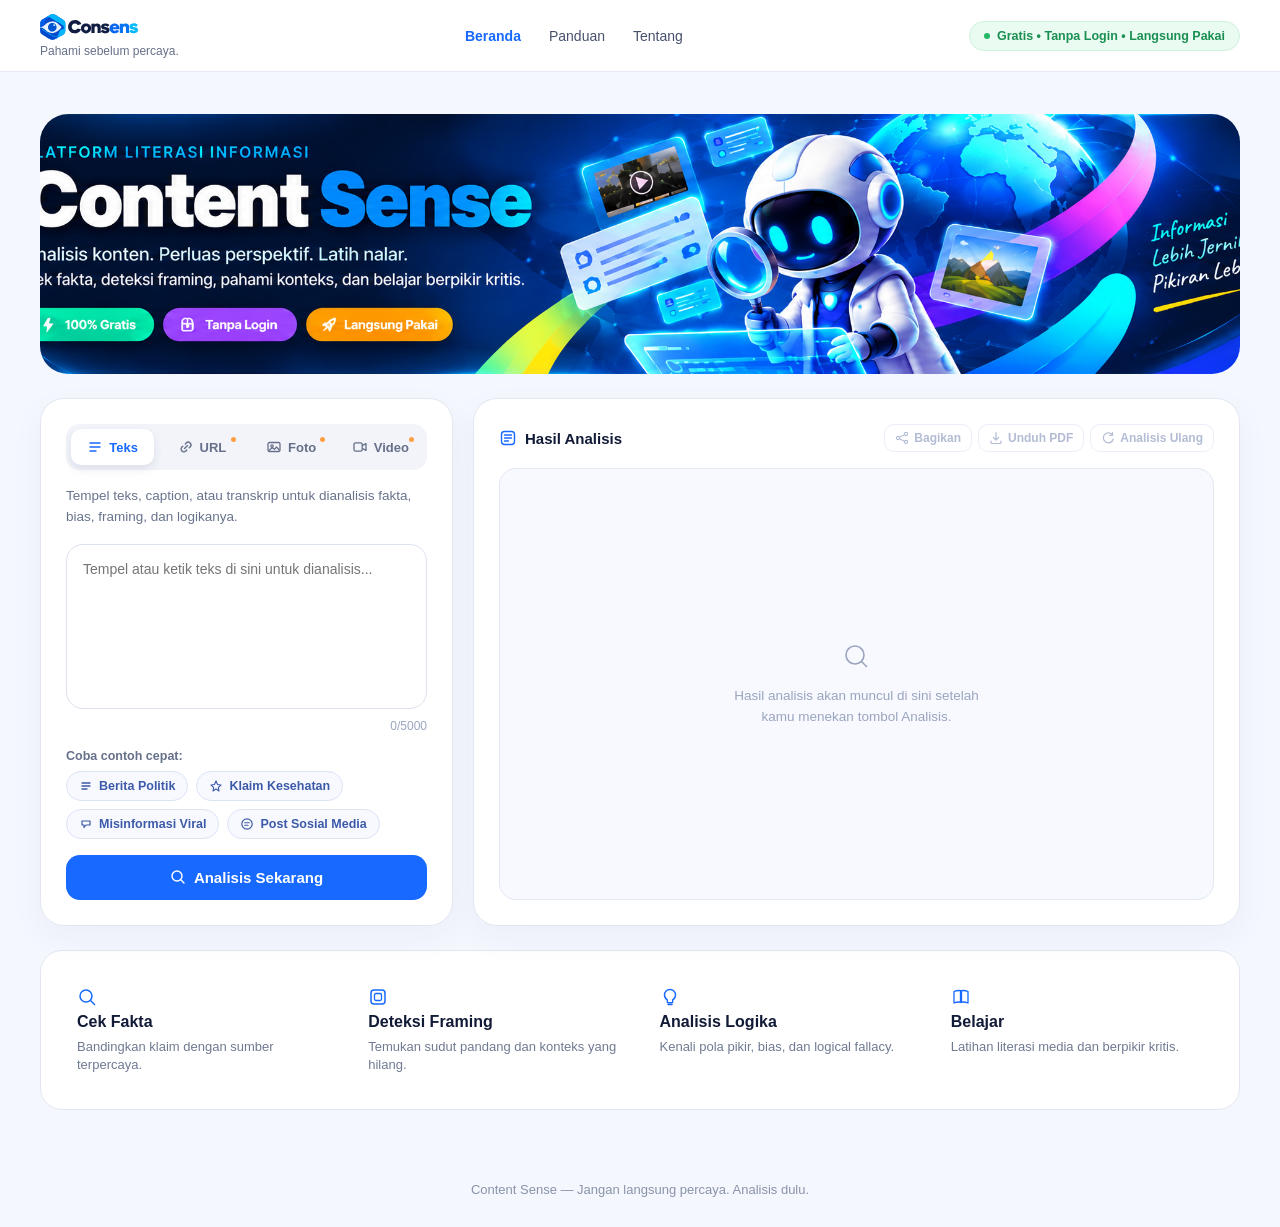
==== commit b6ff1f43: "Add files via upload" ====
--- a/index.html
+++ b/index.html
@@ -10,7 +10,7 @@
 
   <header class="header">
     <div>
-      <div class="logo">ConSens</div>
+      <img src="assets/logo.svg" alt="Content Sense" class="logo">
       <div class="tag">Pahami sebelum percaya.</div>
     </div>
     <nav class="nav">
--- a/css/style.css
+++ b/css/style.css
@@ -28,17 +28,15 @@
 }
 
 .logo {
-  font-size: 25px;
-  font-weight: 800;
-}
-
-.logo span {
-  color: #1769ff;
+  display: block;
+  height: 26px;
+  width: auto;
 }
 
 .tag {
   font-size: 12px;
   color: #66708a;
+  margin-top: 4px;
 }
 
 .nav {
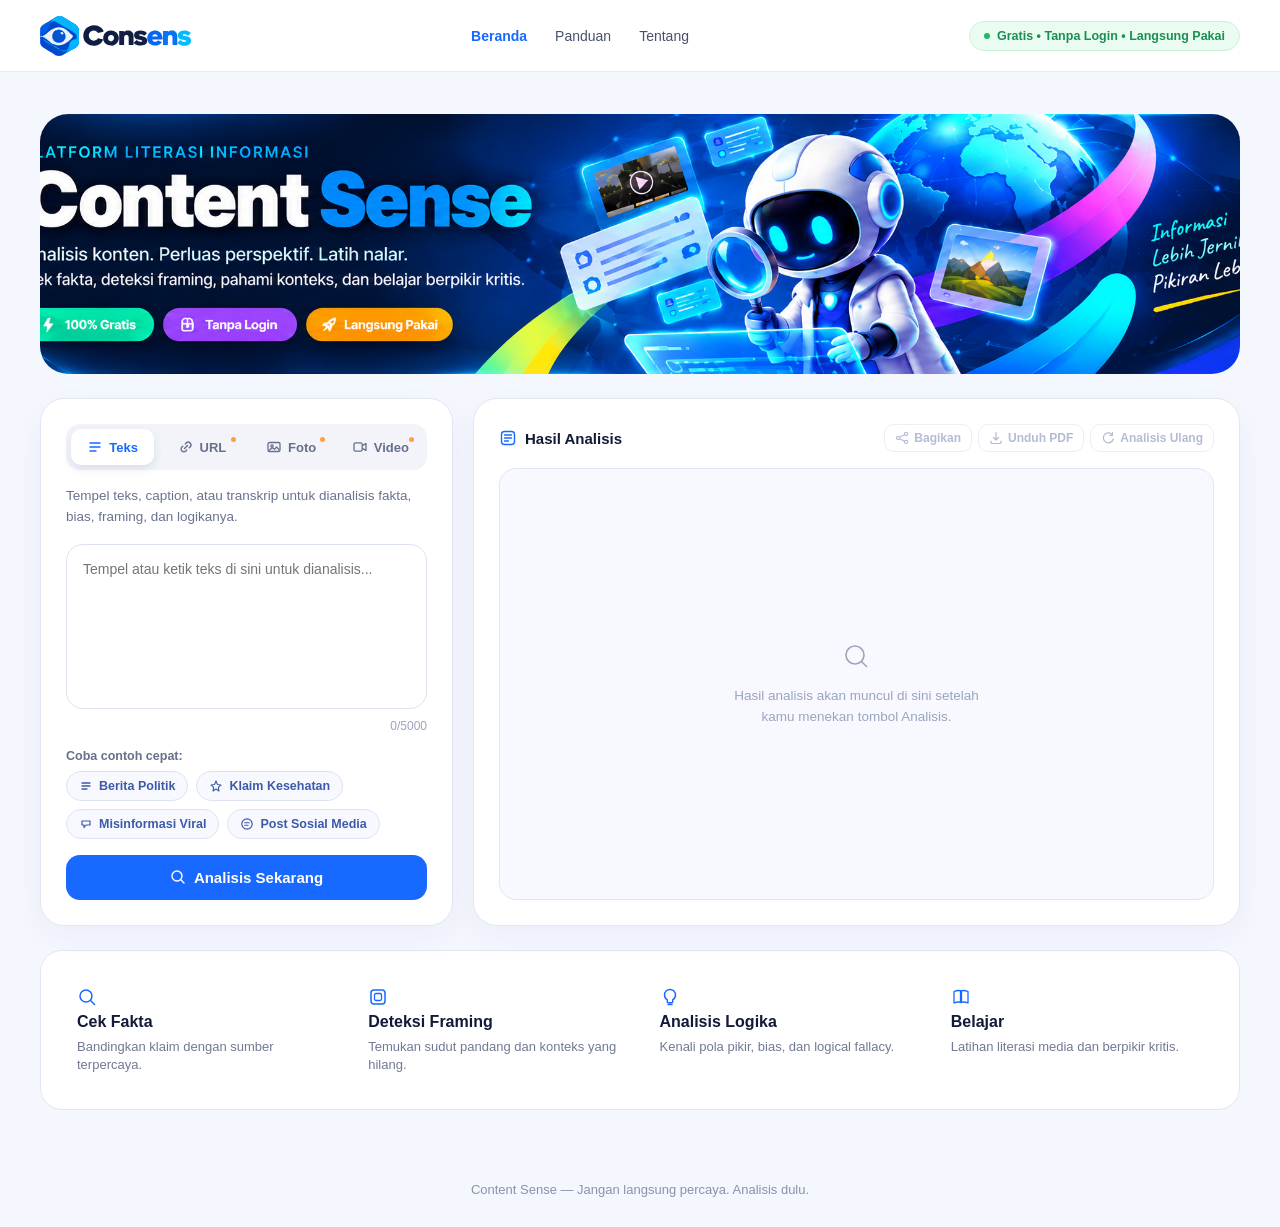
==== commit 073f1dd7: "Add files via upload" ====
--- a/index.html
+++ b/index.html
@@ -11,7 +11,6 @@
   <header class="header">
     <div>
       <img src="assets/logo.svg" alt="Content Sense" class="logo">
-      <div class="tag">Pahami sebelum percaya.</div>
     </div>
     <nav class="nav">
       <a href="index.html" class="active">Beranda</a>
--- a/css/style.css
+++ b/css/style.css
@@ -29,14 +29,8 @@
 
 .logo {
   display: block;
-  height: 26px;
+  height: 40px;
   width: auto;
-}
-
-.tag {
-  font-size: 12px;
-  color: #66708a;
-  margin-top: 4px;
 }
 
 .nav {
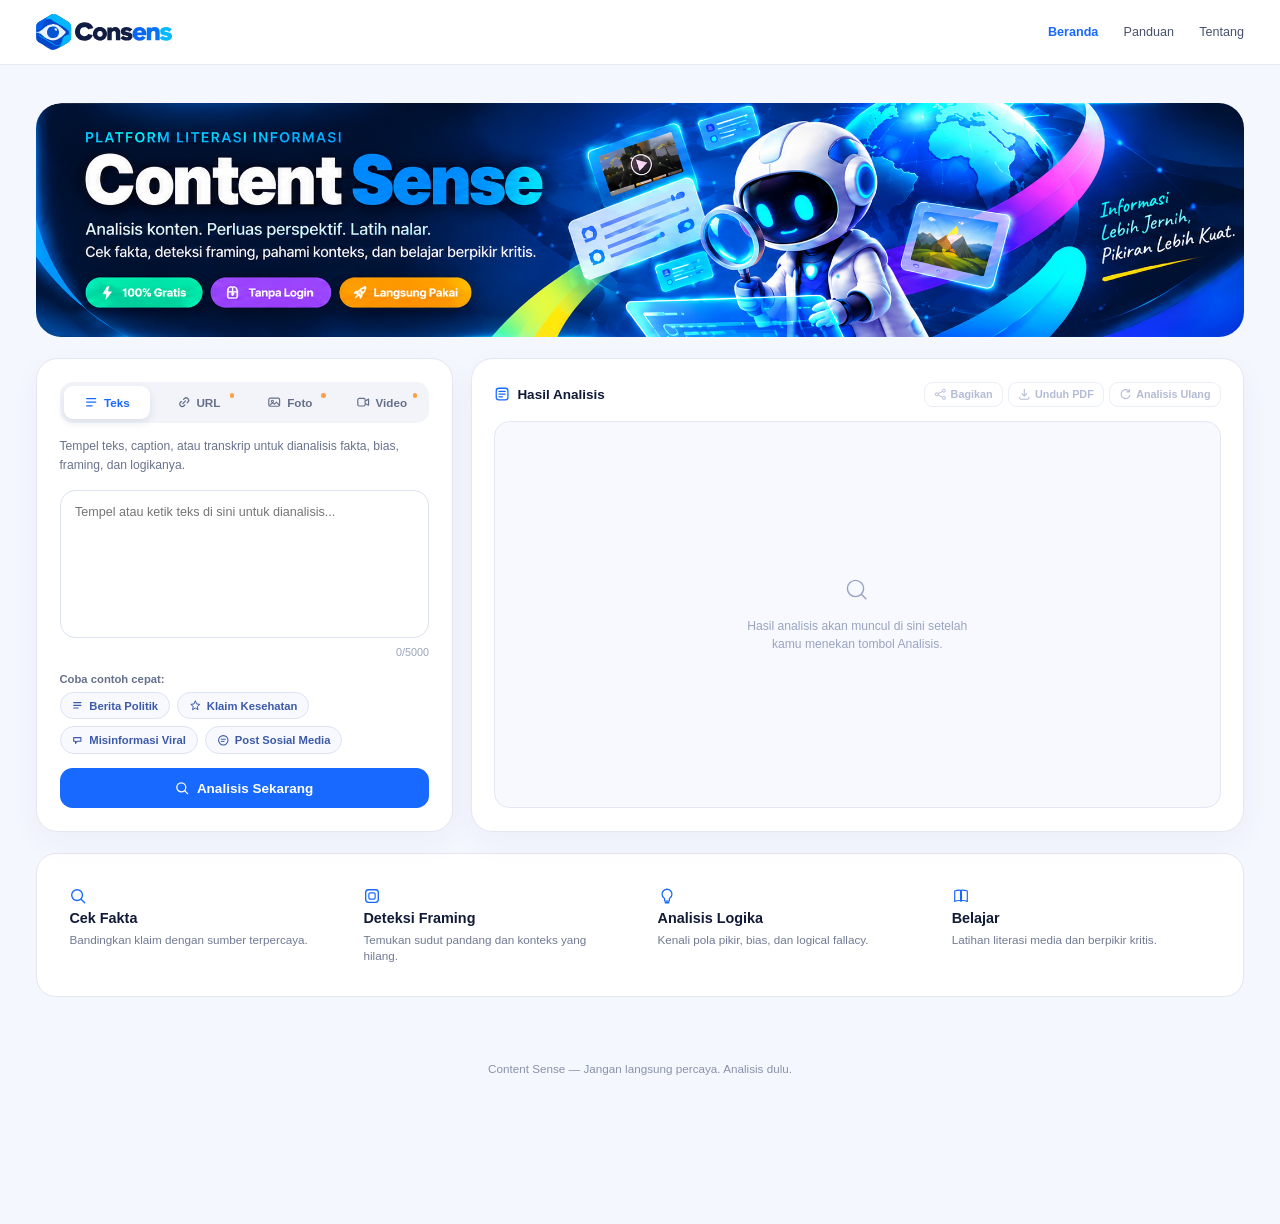
==== commit 75273128: "Add files via upload" ====
--- a/index.html
+++ b/index.html
@@ -4,6 +4,12 @@
   <meta charset="utf-8">
   <meta name="viewport" content="width=device-width,initial-scale=1">
   <title>Content Sense</title>
+  <link rel="icon" type="image/png" sizes="16x16" href="assets/favicon/favicon-16x16.png">
+  <link rel="icon" type="image/png" sizes="32x32" href="assets/favicon/favicon-32x32.png">
+  <link rel="icon" type="image/png" sizes="48x48" href="assets/favicon/favicon-48x48.png">
+  <link rel="apple-touch-icon" href="assets/favicon/apple-touch-icon.png">
+  <link rel="icon" type="image/png" sizes="192x192" href="assets/favicon/android-chrome-192x192.png">
+  <link rel="icon" type="image/png" sizes="512x512" href="assets/favicon/android-chrome-512x512.png">
   <link rel="stylesheet" href="css/style.css">
 </head>
 <body>
@@ -17,10 +23,6 @@
       <a href="pages/panduan.html">Panduan</a>
       <a href="pages/tentang.html">Tentang</a>
     </nav>
-    <div class="top-badge">
-      <span class="top-badge-dot" aria-hidden="true"></span>
-      Gratis &bull; Tanpa Login &bull; Langsung Pakai
-    </div>
   </header>
 
   <main class="wrap">
--- a/css/style.css
+++ b/css/style.css
@@ -9,6 +9,7 @@
   font-family: Inter, Arial, sans-serif;
   background: #f5f7ff;
   color: #111a36;
+  zoom: 90%;
 }
 
 svg {
@@ -59,27 +60,6 @@
   gap: 6px;
   color: #47516d;
   font-size: 14px;
-}
-
-.top-badge {
-  display: flex;
-  align-items: center;
-  gap: 7px;
-  padding: 7px 14px;
-  border-radius: 30px;
-  background: #eafbf1;
-  border: 1px solid #cdf0dc;
-  color: #1a8f52;
-  font-size: 12.5px;
-  font-weight: 600;
-}
-
-.top-badge-dot {
-  width: 6px;
-  height: 6px;
-  border-radius: 50%;
-  background: #22b866;
-  flex-shrink: 0;
 }
 
 /* Layout */
@@ -740,8 +720,7 @@
   .info {
     grid-template-columns: 1fr;
   }
-  .nav,
-  .top-badge {
+  .nav {
     display: none;
   }
   .banner-asset-img {
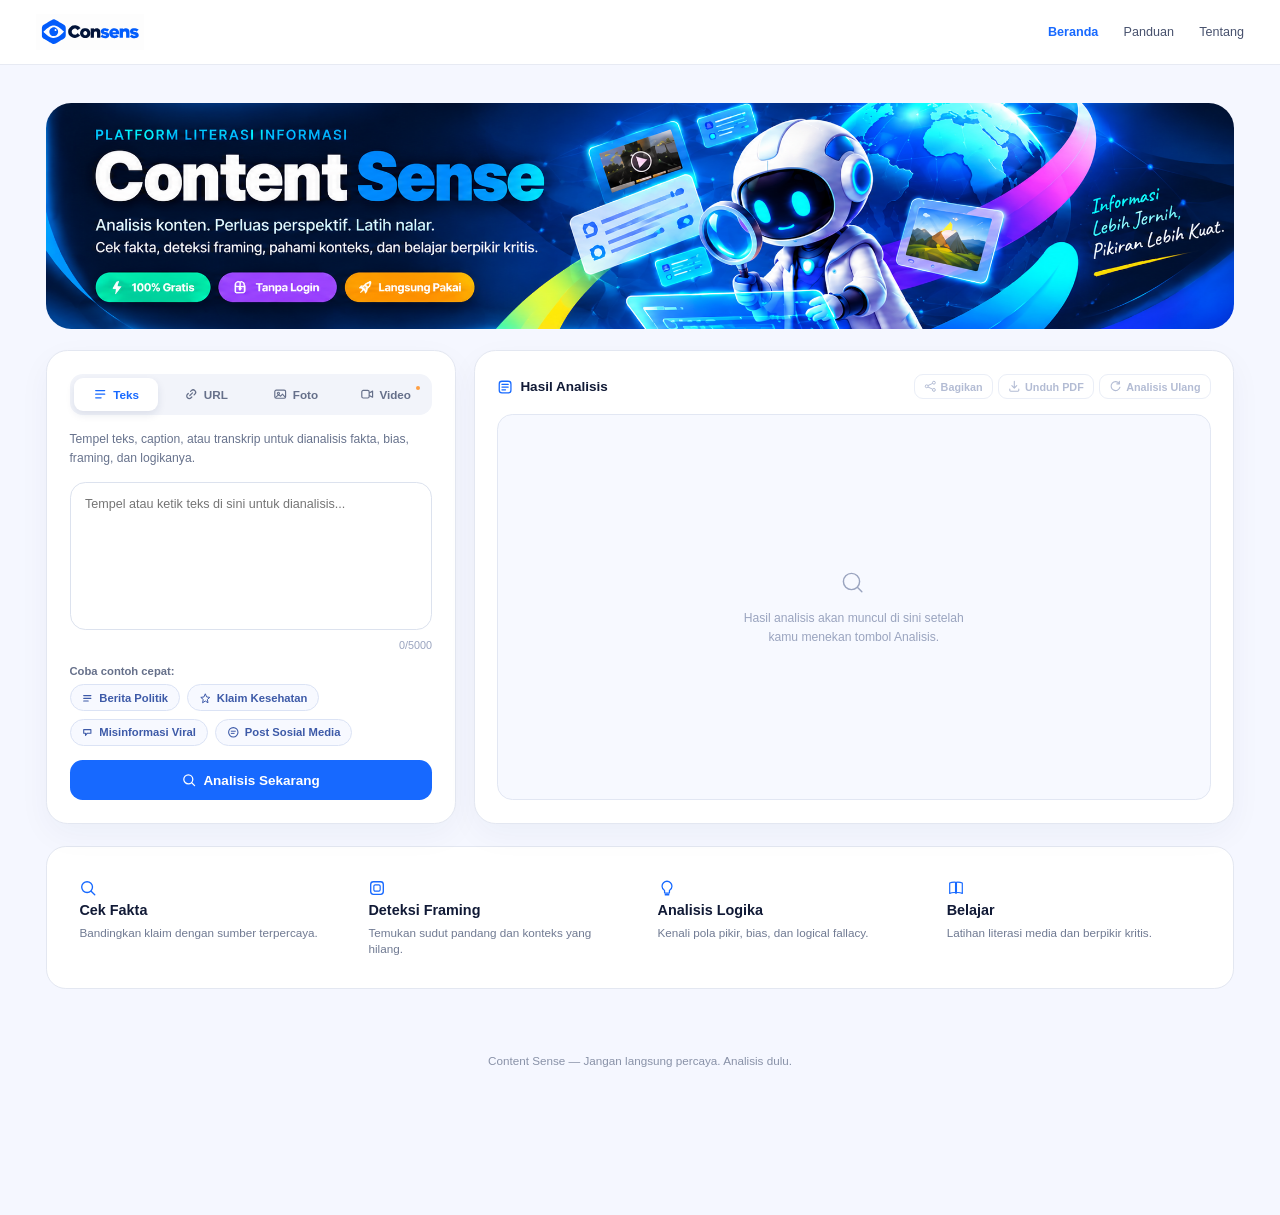
==== commit 4ef71ba1: "Add files via upload" ====
--- a/index.html
+++ b/index.html
@@ -46,7 +46,6 @@
               <path d="M8.7 11.1L7.8 12C6.7 13.1 5 13.1 3.9 12C2.8 10.9 2.8 9.2 3.9 8.1L4.8 7.2" stroke="currentColor" stroke-width="1.4" stroke-linecap="round"/>
             </svg>
             URL
-            <span class="soon-dot" aria-hidden="true"></span>
           </button>
           <button type="button" class="mode-btn" data-mode="photo" role="tab" aria-selected="false">
             <svg width="16" height="16" viewBox="0 0 16 16" fill="none" xmlns="http://www.w3.org/2000/svg">
@@ -55,7 +54,6 @@
               <path d="M3 11.5L6.3 8.5L8.5 10.3L10.5 8L13.3 11" stroke="currentColor" stroke-width="1.2" stroke-linecap="round" stroke-linejoin="round"/>
             </svg>
             Foto
-            <span class="soon-dot" aria-hidden="true"></span>
           </button>
           <button type="button" class="mode-btn" data-mode="video" role="tab" aria-selected="false">
             <svg width="16" height="16" viewBox="0 0 16 16" fill="none" xmlns="http://www.w3.org/2000/svg">
@@ -97,12 +95,12 @@
           </div>
         </div>
 
-        <!-- Mode: URL (disabled untuk MVP) -->
+        <!-- Mode: URL -->
         <div class="mode-body" data-mode-body="url">
-          <input type="text" id="url-input" placeholder="Tempel link artikel, postingan, atau video di sini..." disabled>
-        </div>
-
-        <!-- Mode: Foto (disabled untuk MVP) -->
+          <input type="text" id="url-input" placeholder="Tempel link artikel berita di sini...">
+        </div>
+
+        <!-- Mode: Foto -->
         <div class="mode-body" data-mode-body="photo">
           <div class="drop" id="photo-drop">
             <div>
@@ -111,10 +109,11 @@
                 <path d="M5 17V19.5C5 20.6 5.9 21.5 7 21.5H19C20.1 21.5 21 20.6 21 19.5V17" stroke="currentColor" stroke-width="1.6" stroke-linecap="round"/>
               </svg>
               <strong>Klik atau seret gambar ke sini</strong>
-              JPG, PNG, WEBP &middot; Maks. 20 MB
+              JPG, PNG, WEBP &middot; Maks. 5 gambar, total 30 MB
             </div>
           </div>
-          <input type="file" id="photo-input" accept="image/*" disabled>
+          <ul class="photo-file-list" id="photo-file-list"></ul>
+          <input type="file" id="photo-input" accept="image/*" multiple>
         </div>
 
         <!-- Mode: Video (disabled untuk MVP) -->
@@ -209,6 +208,7 @@
   <footer>Content Sense — Jangan langsung percaya. Analisis dulu.</footer>
 
   <script src="js/main.js"></script>
+  <script src="js/config.js"></script>
   <script src="js/mode-toggle.js"></script>
   <script src="js/analyze-text.js"></script>
   <script src="js/analyze-url.js"></script>
--- a/css/style.css
+++ b/css/style.css
@@ -64,17 +64,17 @@
 
 /* Layout */
 .wrap {
-  max-width: none;
-  margin: 0;
+  max-width: 1400px;
+  margin: 0 auto;
   padding: 42px 40px;
 }
 
 .banner {
   position: relative;
   border-radius: 28px;
-  margin-bottom: 24px;
+  margin: 0 0 24px;
   overflow: hidden;
-  min-height: 260px;
+  aspect-ratio: 21 / 4;
   background: rgba(255, 255, 255, 0.04);
 }
 
@@ -82,7 +82,6 @@
   display: block;
   width: 100%;
   height: 100%;
-  min-height: 260px;
   object-fit: cover;
 }
 
@@ -218,6 +217,56 @@
   font-weight: 700;
 }
 
+/* List preview file yang sudah dipilih (mode Foto) */
+.photo-file-list {
+  list-style: none;
+  margin: 0 0 18px;
+  padding: 0;
+  display: flex;
+  flex-direction: column;
+  gap: 6px;
+}
+
+.photo-file-item {
+  display: flex;
+  align-items: center;
+  gap: 8px;
+  border: 1px solid #dbe3f5;
+  background: #f7f9ff;
+  border-radius: 10px;
+  padding: 7px 10px;
+  font-size: 12.5px;
+  color: #3d5aa8;
+}
+
+.photo-file-name {
+  flex: 1;
+  overflow: hidden;
+  text-overflow: ellipsis;
+  white-space: nowrap;
+  font-weight: 600;
+}
+
+.photo-file-size {
+  color: #66708a;
+  flex-shrink: 0;
+}
+
+.photo-file-remove {
+  border: 0;
+  background: transparent;
+  color: #c22b4e;
+  font-size: 16px;
+  line-height: 1;
+  cursor: pointer;
+  padding: 0 2px;
+  flex-shrink: 0;
+}
+
+.photo-file-remove:hover {
+  color: #8f1d38;
+}
+
 /* Buttons */
 .analyze-btn {
   width: 100%;
@@ -722,9 +771,6 @@
   }
   .nav {
     display: none;
-  }
-  .banner-asset-img {
-    min-height: 180px;
   }
   .header {
     padding: 0 18px;
